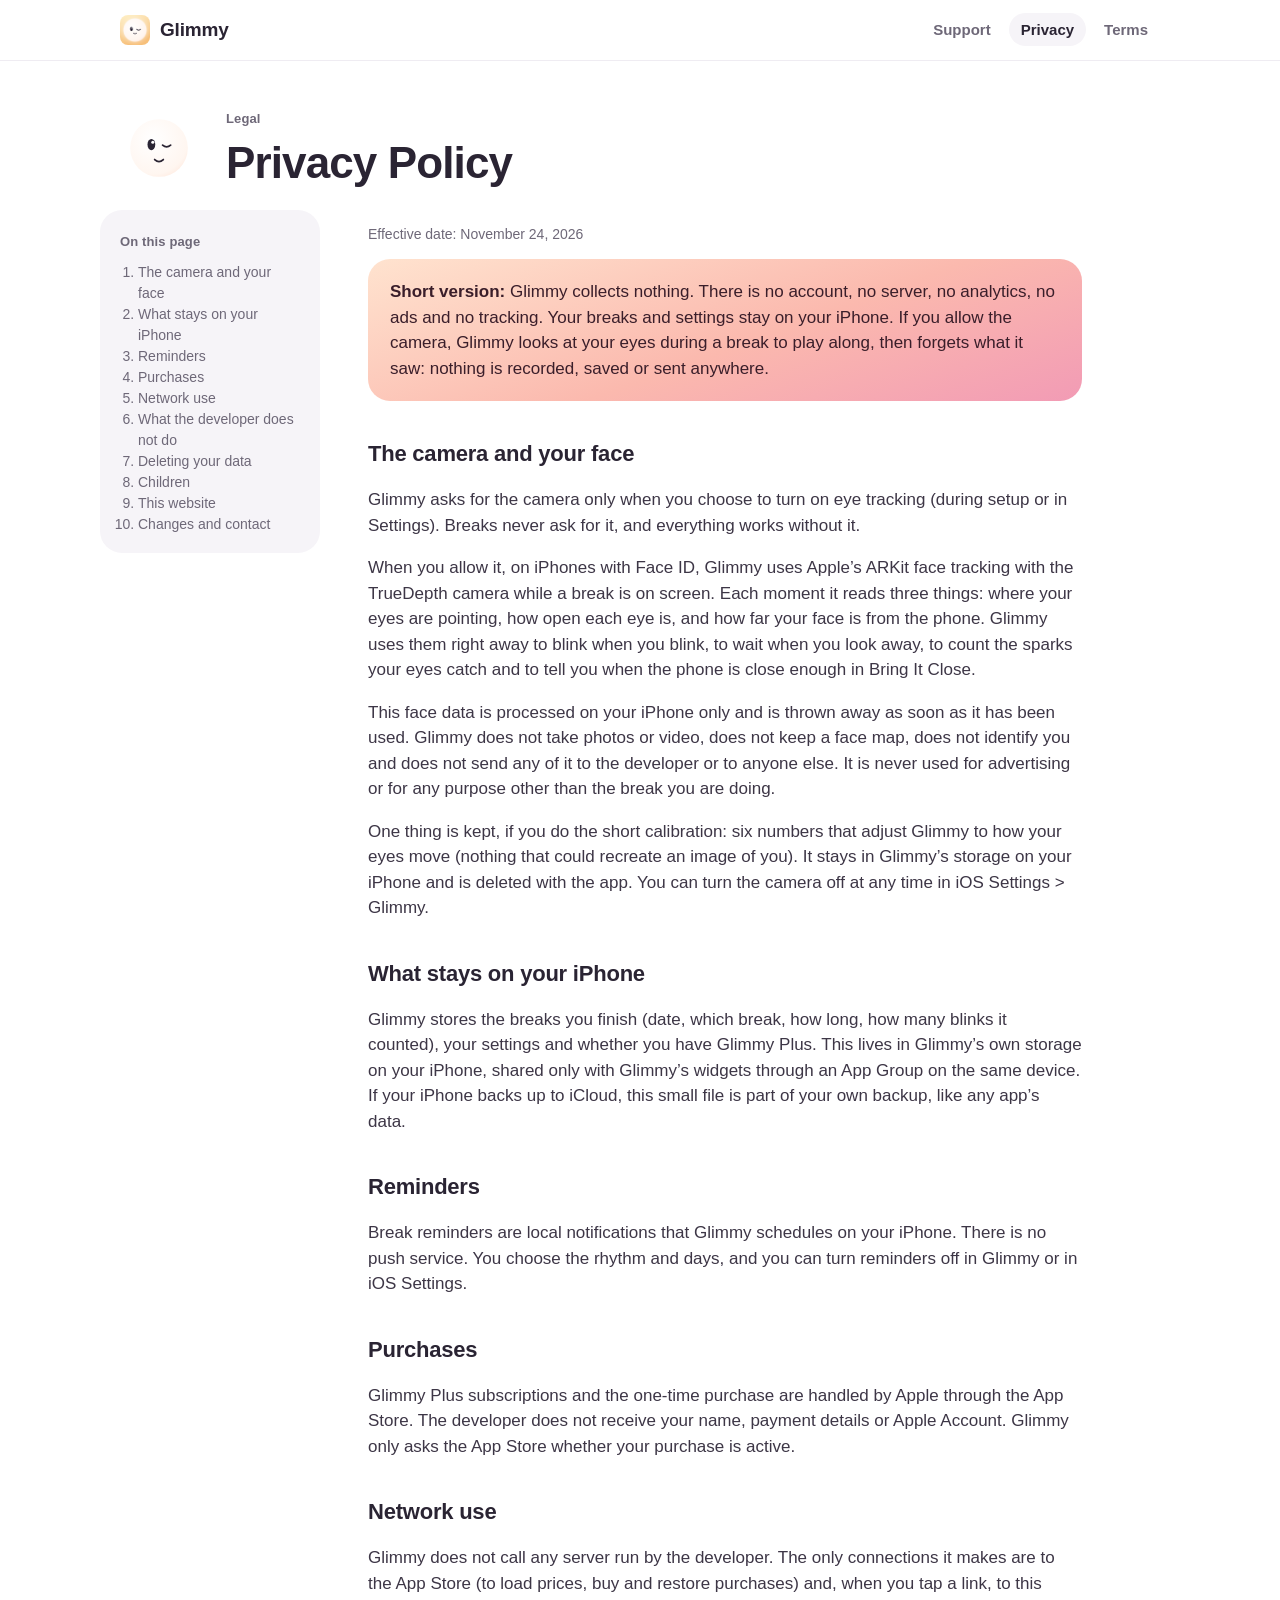
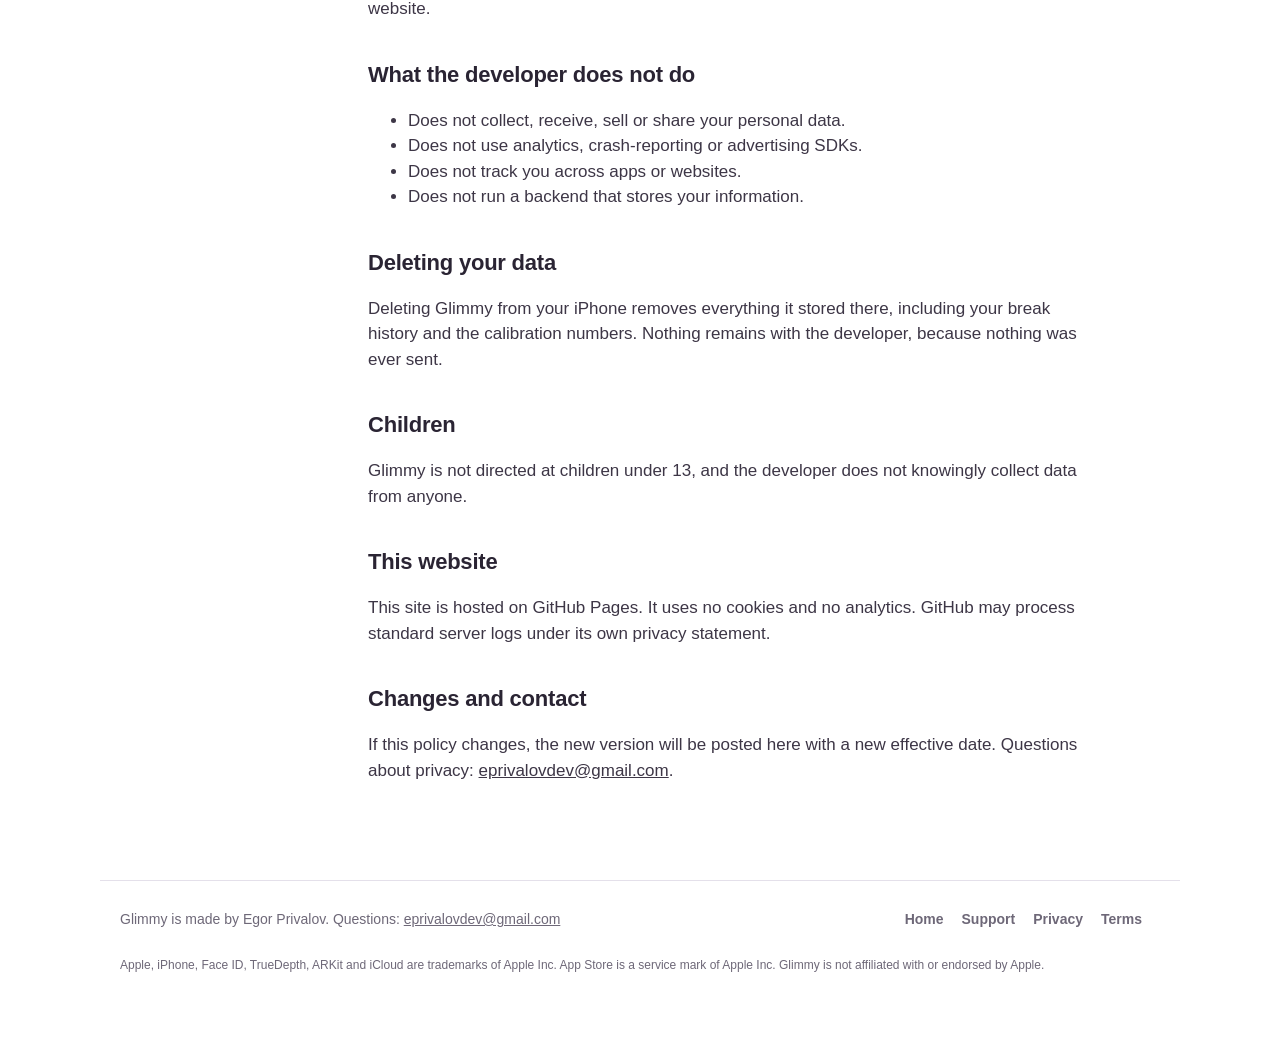
==== privacy.html @ bb78a847 "Glimmy website: home, privacy, terms, support" ====
<!doctype html>
<html lang="en">
<head>
  <meta charset="utf-8">
  <meta name="viewport" content="width=device-width, initial-scale=1, viewport-fit=cover">
  <title>Glimmy Privacy Policy</title>
  <meta name="description" content="Glimmy collects nothing. Eye tracking happens on your iPhone and nothing is saved or sent.">
  <meta name="theme-color" content="#FFFFFF">
  <link rel="icon" type="image/png" href="favicon.png">
  <link rel="apple-touch-icon" href="apple-touch-icon.png">
  <link rel="stylesheet" href="style.css">
</head>
<body>
<a class="skip" href="#main">Skip to content</a>
<header class="nav">
  <div class="wrap">
    <a class="brand" href="./"><img src="icon.png" alt="">Glimmy</a>
    <nav aria-label="Main">
      <ul>
        <li><a class="link" href="support.html">Support</a></li>
        <li><a class="link" href="privacy.html" aria-current="page">Privacy</a></li>
        <li><a class="link" href="terms.html">Terms</a></li>
      </ul>
    </nav>
  </div>
</header>
<main id="main">
  <section class="doc-hero" style="padding-bottom:0">
    <div class="wrap">
      <div class="g" data-glimmy="wink"></div>
      <div>
        <p class="footnote kicker">Legal</p>
        <h1 class="title">Privacy Policy</h1>
      </div>
    </div>
  </section>
  <div class="wrap doc">
    <nav class="toc" aria-label="On this page"><span class="footnote">On this page</span><ol><li><a href="#camera">The camera and your face</a></li><li><a href="#device">What stays on your iPhone</a></li><li><a href="#reminders">Reminders</a></li><li><a href="#purchases">Purchases</a></li><li><a href="#network">Network use</a></li><li><a href="#not">What the developer does not do</a></li><li><a href="#delete">Deleting your data</a></li><li><a href="#children">Children</a></li><li><a href="#site">This website</a></li><li><a href="#changes">Changes and contact</a></li></ol></nav>
    <article class="prose">
      <p class="meta">Effective date: November 24, 2026</p>
      <div class="short" id="short"><p><strong>Short version:</strong> Glimmy collects nothing. There is no account, no server, no analytics, no ads and no tracking. Your breaks and settings stay on your iPhone. If you allow the camera, Glimmy looks at your eyes during a break to play along, then forgets what it saw: nothing is recorded, saved or sent anywhere.</p></div>

      <h2 id="camera">The camera and your face</h2>
      <p>Glimmy asks for the camera only when you choose to turn on eye tracking (during setup or in Settings). Breaks never ask for it, and everything works without it.</p>
      <p>When you allow it, on iPhones with Face ID, Glimmy uses Apple&rsquo;s ARKit face tracking with the TrueDepth camera while a break is on screen. Each moment it reads three things: where your eyes are pointing, how open each eye is, and how far your face is from the phone. Glimmy uses them right away to blink when you blink, to wait when you look away, to count the sparks your eyes catch and to tell you when the phone is close enough in Bring It Close.</p>
      <p>This face data is processed on your iPhone only and is thrown away as soon as it has been used. Glimmy does not take photos or video, does not keep a face map, does not identify you and does not send any of it to the developer or to anyone else. It is never used for advertising or for any purpose other than the break you are doing.</p>
      <p>One thing is kept, if you do the short calibration: six numbers that adjust Glimmy to how your eyes move (nothing that could recreate an image of you). It stays in Glimmy&rsquo;s storage on your iPhone and is deleted with the app. You can turn the camera off at any time in iOS Settings &gt; Glimmy.</p>

      <h2 id="device">What stays on your iPhone</h2>
      <p>Glimmy stores the breaks you finish (date, which break, how long, how many blinks it counted), your settings and whether you have Glimmy Plus. This lives in Glimmy&rsquo;s own storage on your iPhone, shared only with Glimmy&rsquo;s widgets through an App Group on the same device. If your iPhone backs up to iCloud, this small file is part of your own backup, like any app&rsquo;s data.</p>

      <h2 id="reminders">Reminders</h2>
      <p>Break reminders are local notifications that Glimmy schedules on your iPhone. There is no push service. You choose the rhythm and days, and you can turn reminders off in Glimmy or in iOS Settings.</p>

      <h2 id="purchases">Purchases</h2>
      <p>Glimmy Plus subscriptions and the one-time purchase are handled by Apple through the App Store. The developer does not receive your name, payment details or Apple Account. Glimmy only asks the App Store whether your purchase is active.</p>

      <h2 id="network">Network use</h2>
      <p>Glimmy does not call any server run by the developer. The only connections it makes are to the App Store (to load prices, buy and restore purchases) and, when you tap a link, to this website.</p>

      <h2 id="not">What the developer does not do</h2>
      <ul>
        <li>Does not collect, receive, sell or share your personal data.</li>
        <li>Does not use analytics, crash-reporting or advertising SDKs.</li>
        <li>Does not track you across apps or websites.</li>
        <li>Does not run a backend that stores your information.</li>
      </ul>

      <h2 id="delete">Deleting your data</h2>
      <p>Deleting Glimmy from your iPhone removes everything it stored there, including your break history and the calibration numbers. Nothing remains with the developer, because nothing was ever sent.</p>

      <h2 id="children">Children</h2>
      <p>Glimmy is not directed at children under 13, and the developer does not knowingly collect data from anyone.</p>

      <h2 id="site">This website</h2>
      <p>This site is hosted on GitHub Pages. It uses no cookies and no analytics. GitHub may process standard server logs under its own privacy statement.</p>

      <h2 id="changes">Changes and contact</h2>
      <p>If this policy changes, the new version will be posted here with a new effective date. Questions about privacy: <a href="mailto:eprivalovdev@gmail.com">eprivalovdev@gmail.com</a>.</p>
    </article>
  </div>
</main>
<footer>
  <div class="wrap">
    <span>Glimmy is made by Egor Privalov. Questions: <a href="mailto:eprivalovdev@gmail.com">eprivalovdev@gmail.com</a></span>
    <nav aria-label="Footer"><a href="./">Home</a><a href="support.html">Support</a><a href="privacy.html">Privacy</a><a href="terms.html">Terms</a></nav>
    <p class="tm">Apple, iPhone, Face ID, TrueDepth, ARKit and iCloud are trademarks of Apple Inc. App Store is a service mark of Apple Inc. Glimmy is not affiliated with or endorsed by Apple.</p>
  </div>
</footer>
<script src="site.js"></script>
</body>
</html>
---- style.css ----
/* Glimmy site. The app's own design system on the web: pastel program skies, the glowing Glimmy, frosted panels,
   tiles and pills (docs/design-system.md). Light only, like the app. System font = SF Pro on Apple devices. */

:root {
  --ink: #2A2433;
  --sub: #6E6878;
  --tile: #F6F4F8;
  --track: #E4E0EA;
  --bg: #FFFFFF;
  --accent: #F29BB5;

  --dawn: linear-gradient(160deg, #FFE3CF 0%, #FBB9AE 55%, #F29BB5 100%);
  --sunrise: linear-gradient(160deg, #FFF1C9 0%, #FCDDA9 55%, #F9C98A 100%);
  --meadow: linear-gradient(160deg, #CDEFE3 0%, #B0E2D1 55%, #93D6C0 100%);
  --dusk: linear-gradient(160deg, #D9D2F5 0%, #C1B6EC 55%, #A99BE4 100%);
  --noon: linear-gradient(160deg, #D3E9FB 0%, #B7D8F6 55%, #9CC8F2 100%);
  --lagoon: linear-gradient(160deg, #D6F3F1 0%, #B2E3E0 55%, #8FD3CF 100%);
  --blossom: linear-gradient(160deg, #F9DDE8 0%, #F0C2D5 55%, #E7A8C2 100%);
  --spring: linear-gradient(160deg, #E9F3D2 0%, #D3E7B3 55%, #BEDB95 100%);

  --r-card: 34px;
  --r-panel: 28px;
  --r-tile: 22px;
  --side: 20px;
  --max: 1080px;
  --ease-open: cubic-bezier(0.22, 0.9, 0.24, 1);
  color-scheme: light;
}

* { box-sizing: border-box; }
html { -webkit-text-size-adjust: 100%; scroll-behavior: smooth; }
body {
  margin: 0;
  background: var(--bg);
  color: var(--ink);
  font-family: -apple-system, BlinkMacSystemFont, "SF Pro Text", "Inter", "Segoe UI", Roboto, sans-serif;
  font-size: 17px;
  line-height: 1.5;
  -webkit-font-smoothing: antialiased;
  overflow-x: hidden;
}
img { max-width: 100%; display: block; }
a { color: inherit; }
.skip { position: absolute; left: -9999px; }
.skip:focus { left: 12px; top: 12px; background: #fff; padding: 8px 12px; border-radius: 12px; z-index: 10; }

/* Type scale (the app's TypeStyle) */
.display { font-size: clamp(40px, 7vw, 68px); line-height: 1.02; font-weight: 800; letter-spacing: -0.03em; margin: 0; }
.title { font-size: clamp(30px, 4.4vw, 44px); line-height: 1.08; font-weight: 800; letter-spacing: -0.02em; margin: 0; }
.headline { font-size: 26px; line-height: 1.15; font-weight: 700; letter-spacing: -0.01em; margin: 0; }
.heading { font-size: 17px; font-weight: 700; margin: 0; }
.subhead { font-size: 15px; font-weight: 500; color: var(--sub); }
.footnote { font-size: 13px; font-weight: 600; color: var(--sub); letter-spacing: 0.01em; }
.lede { font-size: clamp(18px, 2vw, 21px); line-height: 1.5; color: var(--sub); margin: 18px 0 0; max-width: 34em; }

.wrap { max-width: var(--max); margin: 0 auto; padding: 0 var(--side); }

/* Nav */
.nav { position: sticky; top: 0; z-index: 5; backdrop-filter: saturate(1.4) blur(18px); -webkit-backdrop-filter: saturate(1.4) blur(18px);
  background: rgba(255, 255, 255, 0.72); border-bottom: 1px solid rgba(228, 224, 234, 0.6); }
.nav .wrap { display: flex; align-items: center; justify-content: space-between; height: 60px; }
.brand { display: flex; align-items: center; gap: 10px; text-decoration: none; font-weight: 800; font-size: 19px; letter-spacing: -0.01em; }
.brand img { width: 30px; height: 30px; border-radius: 8px; }
.nav ul { display: flex; gap: 6px; list-style: none; margin: 0; padding: 0; }
.nav a.link { text-decoration: none; font-size: 15px; font-weight: 600; color: var(--sub); padding: 8px 12px; border-radius: 999px; transition: background .2s, color .2s; }
.nav a.link:hover, .nav a.link[aria-current="page"] { background: var(--tile); color: var(--ink); }
@media (max-width: 560px) { .nav .hide-sm { display: none; } }

/* Pills */
.pill { display: inline-flex; align-items: center; gap: 10px; height: 56px; padding: 0 26px; border-radius: 999px; font-weight: 700;
  font-size: 17px; text-decoration: none; background: var(--dawn); color: #3A1E2A; box-shadow: 0 12px 30px -12px rgba(160, 60, 90, .45);
  transition: transform .2s var(--ease-open); }
.pill:hover { transform: translateY(-1px) scale(1.01); }
.pill:active { transform: scale(0.96); }
.pill.soon { cursor: default; }
.pill svg { width: 20px; height: 20px; }
.chip { display: inline-flex; align-items: center; gap: 6px; padding: 7px 13px; border-radius: 999px; font-size: 13px; font-weight: 600;
  background: rgba(255, 255, 255, 0.85); color: var(--ink); }

/* ───────── Hero ───────── */
.hero { position: relative; padding: 56px 0 40px; }
.hero::before { content: ""; position: absolute; inset: -20% -10% auto; height: 120%; z-index: -1;
  background: radial-gradient(40% 50% at 78% 30%, rgba(251, 185, 174, .35), transparent 70%),
              radial-gradient(35% 40% at 12% 70%, rgba(193, 182, 236, .28), transparent 70%); }
.hero .wrap { display: grid; grid-template-columns: 1.05fr 1fr; gap: 48px; align-items: center; }
.hero .facts { display: flex; flex-wrap: wrap; gap: 8px; margin: 28px 0 0; padding: 0; list-style: none; }
.hero .facts li { background: var(--tile); }
.hero .cta { margin-top: 32px; display: flex; flex-wrap: wrap; align-items: center; gap: 14px; }
.hero .cta .footnote { max-width: 16em; }
@media (max-width: 860px) { .hero .wrap { grid-template-columns: 1fr; gap: 36px; } .hero { padding-top: 32px; } }

/* The stack of sky cards behind the hero card (like Today) */
.stack { position: relative; aspect-ratio: 0.82; max-width: 440px; width: 100%; justify-self: center; }
.stack .back { position: absolute; left: 0; right: 0; bottom: 0; top: 26px; border-radius: var(--r-card); }
.stack .back.b1 { background: var(--sunrise); transform: translateY(-26px) scale(0.84); transform-origin: top center; }
.stack .back.b2 { background: var(--dusk); transform: translateY(-14px) scale(0.92); transform-origin: top center; }
.sky-card { position: absolute; left: 0; right: 0; bottom: 0; top: 26px; border-radius: var(--r-card); background: var(--dawn); overflow: hidden;
  box-shadow: 0 40px 80px -40px rgba(160, 60, 90, .45); }
.sky-card .badge { position: absolute; left: 24px; top: 24px; color: #5A2A3A; background: rgba(255, 255, 255, .55); }
.sky-card .bubble { position: absolute; right: 24px; top: 70px; max-width: 58%; background: rgba(255, 255, 255, .88); color: #3A1E2A;
  border-radius: 16px; padding: 10px 14px; font-size: 15px; font-weight: 600; line-height: 1.3;
  opacity: 0; transform: translate(-10px, 8px) scale(.85); transform-origin: left bottom;
  transition: opacity .45s var(--ease-open), transform .45s cubic-bezier(.34, 1.4, .5, 1); }
.sky-card .bubble.on { opacity: 1; transform: none; }
.sky-card .card-text { position: absolute; left: 26px; right: 110px; bottom: 26px; color: #3A1E2A; }
.sky-card .card-text .headline { font-size: clamp(26px, 3.2vw, 32px); font-weight: 800; color: #3A1E2A; margin: 0; }
.sky-card .card-text p:not(.headline) { margin: 4px 0 0; font-size: 15px; font-weight: 500; color: #5A2A3A; }
.sky-card .play { position: absolute; right: 26px; bottom: 26px; width: 64px; height: 64px; border-radius: 50%; background: #fff;
  display: grid; place-items: center; box-shadow: 0 10px 24px -6px rgba(160, 60, 90, .4); }
.sky-card .play svg { width: 22px; height: 22px; margin-left: 3px; }
.hero-glimmy { position: absolute; left: 42%; top: 47%; width: 80%; transform: translate(-50%, -50%); pointer-events: none; }

/* ───────── Glimmy (SVG) ───────── */
.glimmy { display: block; width: 100%; height: auto; overflow: visible; }
.glimmy .face { transition: transform .25s ease-out; }
.glimmy .eye { transform-box: fill-box; transform-origin: center; }
.glimmy.blink .eye { animation: blink .18s ease-in-out; }
@keyframes blink { 50% { transform: scaleY(0.1); } }
.glimmy .glow { animation: breathe 4.6s ease-in-out infinite; transform-box: fill-box; transform-origin: center; }
@keyframes breathe { 50% { transform: scale(1.06); opacity: .85; } }

/* ───────── Sections ───────── */
section { padding: 72px 0; }
.kicker { margin: 0 0 10px; }
.section-head { max-width: 40em; margin-bottom: 36px; }
.section-head p { color: var(--sub); margin: 14px 0 0; font-size: 18px; }

/* Three scenes of a break */
.scenes { display: grid; grid-template-columns: repeat(3, 1fr); gap: 18px; }
@media (max-width: 860px) { .scenes { grid-template-columns: 1fr; } }
.scene { border-radius: var(--r-card); overflow: hidden; display: flex; flex-direction: column; min-height: 400px; }
.scene .stage { position: relative; flex: 1; min-height: 240px; }
.scene .panel { margin: 0 14px 14px; padding: 18px 20px; border-radius: var(--r-panel); background: rgba(255, 255, 255, .62);
  -webkit-backdrop-filter: blur(12px); backdrop-filter: blur(12px); }
.scene .panel p { margin: 6px 0 0; font-size: 15px; line-height: 1.45; }
.scene.noon { background: var(--noon); color: #13304D; }
.scene.noon .panel p { color: #274F75; }
.scene.spring { background: var(--spring); color: #26340F; }
.scene.spring .panel p { color: #435A1E; }
.scene.dusk { background: var(--dusk); color: #251C4A; }
.scene.dusk .panel p { color: #41357A; }
.scene .mini { position: absolute; width: 150px; left: 50%; top: 50%; transform: translate(-50%, -50%); }
.scene .path { position: absolute; inset: 0; width: 100%; height: 100%; }
/* Glimmy glides a figure eight around the stage centre (the follow path), as in a break. */
.scene.noon .mini { left: 50%; top: 50%; transform: none; margin: 0;
  offset-path: path("M 0 0 C 0 -60, 90 -60, 90 0 C 90 60, 0 60, 0 0 C 0 -60, -90 -60, -90 0 C -90 60, 0 60, 0 0");
  offset-rotate: 0deg; offset-anchor: 75px 75px; animation: glide 8s ease-in-out infinite; }
.scene.noon .trail { position: absolute; left: 50%; top: 50%; width: 220px; height: 150px; transform: translate(-50%, -50%); opacity: .7; }
@keyframes glide { from { offset-distance: 0%; } to { offset-distance: 100%; } }
.scene.spring .mini .eye { animation: slowblink 3.2s ease-in-out infinite; }
@keyframes slowblink { 0%, 35% { transform: scaleY(1); } 45%, 75% { transform: scaleY(0.1); } 85%, 100% { transform: scaleY(1); } }
.scene.dusk .stage { background: radial-gradient(60% 60% at 50% 50%, rgba(20, 26, 54, .0), rgba(20, 26, 54, .35)); }
.scene.dusk .night { position: absolute; inset: 0; background: rgba(20, 26, 54, .55); animation: night 8s ease-in-out infinite; }
@keyframes night { 0%, 100% { opacity: .15; } 40%, 70% { opacity: .75; } }
.scene.dusk .mini { animation: breath 8s ease-in-out infinite; }
@keyframes breath { 0%, 100% { transform: translate(-50%, -50%) scale(.88); } 40% { transform: translate(-50%, -50%) scale(1.06); } }
.scene.dusk .mini .eye { animation: rest 8s ease-in-out infinite; }
@keyframes rest { 0%, 12%, 88%, 100% { transform: scaleY(1); } 20%, 80% { transform: scaleY(0.1); } }
.scene .step { position: absolute; left: 18px; top: 18px; }

/* Plays along (camera) */
.plays { display: grid; grid-template-columns: 1fr 1fr; gap: 18px; align-items: stretch; }
@media (max-width: 860px) { .plays { grid-template-columns: 1fr; } }
.tile { background: var(--tile); border-radius: var(--r-tile); padding: 26px; }
.tile p { margin: 8px 0 0; color: var(--sub); }
.points { list-style: none; padding: 0; margin: 0; display: grid; gap: 14px; }
.points li { display: grid; grid-template-columns: 44px 1fr; gap: 14px; align-items: start; }
.points .ico { width: 44px; height: 44px; border-radius: 50%; background: #fff; display: grid; place-items: center; }
.points .ico svg { width: 20px; height: 20px; }
.points strong { display: block; font-size: 17px; }
.points span { color: var(--sub); font-size: 15px; }
.privacy-card { background: var(--dusk); color: #251C4A; border-radius: var(--r-card); padding: 30px; display: flex; flex-direction: column; justify-content: space-between; gap: 22px; }
.privacy-card p { margin: 10px 0 0; color: #41357A; }
.privacy-card .lock { width: 52px; height: 52px; border-radius: 16px; background: rgba(255, 255, 255, .7); display: grid; place-items: center; }

/* Day: reminders + progress + widget */
.day { display: grid; grid-template-columns: 1.1fr 1fr 0.9fr; gap: 18px; }
@media (max-width: 960px) { .day { grid-template-columns: 1fr 1fr; } .day .widget-tile { grid-column: span 2; } }
@media (max-width: 620px) { .day { grid-template-columns: 1fr; } .day .widget-tile { grid-column: auto; } }
.bars { display: flex; gap: 5px; margin: 18px 0 10px; }
.bars i { flex: 1; height: 8px; border-radius: 4px; background: var(--track); overflow: hidden; position: relative; }
.bars i::after { content: ""; position: absolute; inset: 0; background: var(--accent); transform: scaleX(0); transform-origin: left; transition: transform .8s cubic-bezier(.34, 1.3, .5, 1); }
.in .bars i.on::after { transform: scaleX(1); }
.in .bars i.on:nth-child(2)::after { transition-delay: .15s; }
.rhythm { display: flex; gap: 6px; flex-wrap: wrap; margin-top: 18px; }
.rhythm span { padding: 7px 12px; border-radius: 999px; background: #fff; font-size: 13px; font-weight: 600; color: var(--sub); }
.rhythm span.sel { background: var(--dawn); color: #3A1E2A; }
.cal { display: grid; grid-template-columns: repeat(7, 1fr); gap: 6px; margin-top: 18px; }
.cal b { aspect-ratio: 1; border-radius: 50%; display: grid; place-items: center; font-size: 12px; font-weight: 500; color: var(--sub);
  --p: 0; background: conic-gradient(var(--accent) calc(var(--p) * 1%), var(--track) 0) ; position: relative; }
.cal b::before { content: ""; position: absolute; inset: 3px; border-radius: 50%; background: var(--tile); }
.cal b span { position: relative; }
.cal b.full { background: var(--dawn); color: #3A1E2A; }
.cal b.full::before { display: none; }
.cal b.none { background: transparent; }
.cal b.none::before { display: none; }
.cal b.today span { font-weight: 800; color: var(--ink); }
.widget-tile { display: flex; flex-direction: column; gap: 14px; }
.mini-widget { aspect-ratio: 1; max-width: 220px; border-radius: 26px; background: var(--dawn); padding: 18px; position: relative; color: #3A1E2A;
  display: flex; flex-direction: column; justify-content: flex-end; box-shadow: 0 24px 50px -28px rgba(160, 60, 90, .5); }
.mini-widget .g { position: absolute; left: -14px; top: -14px; width: 124px; }
.mini-widget .pd { position: absolute; right: 16px; top: 16px; width: 32px; height: 32px; border-radius: 50%; background: #fff; display: grid; place-items: center; }
.mini-widget .pd svg { width: 12px; height: 12px; margin-left: 2px; }
.mini-widget .wbars { display: flex; gap: 4px; margin: 8px 0 6px; }
.mini-widget .wbars i { flex: 1; height: 6px; border-radius: 3px; background: rgba(255, 255, 255, .55); }
.mini-widget .wbars i.on { background: #3A1E2A; }
.mini-widget small { font-size: 12px; font-weight: 600; color: #5A2A3A; }

/* Programs strip */
.programs { display: flex; gap: 14px; overflow-x: auto; padding: 6px var(--side) 18px; margin: 0 calc(var(--side) * -1); scroll-snap-type: x mandatory; scrollbar-width: none; }
.programs::-webkit-scrollbar { display: none; }
.prog { flex: 0 0 200px; height: 230px; border-radius: 26px; padding: 18px; display: flex; flex-direction: column; justify-content: flex-end;
  scroll-snap-align: start; position: relative; }
.prog .heading { font-size: 18px; }
.prog small { font-size: 13px; font-weight: 500; opacity: .85; }
.prog .chip { position: absolute; top: 14px; left: 14px; }
.prog .g { position: absolute; width: 124px; right: -14px; top: -18px; }

/* Free & Plus */
.plans { display: grid; grid-template-columns: 1fr 1fr; gap: 18px; }
@media (max-width: 760px) { .plans { grid-template-columns: 1fr; } }
.plan { border-radius: var(--r-card); padding: 30px; }
.plan.free { background: var(--tile); }
.plan.plus { background: var(--dusk); color: #251C4A; }
.plan ul { margin: 18px 0 0; padding: 0; list-style: none; display: grid; gap: 10px; }
.plan li { display: grid; grid-template-columns: 22px 1fr; gap: 10px; font-size: 16px; }
.plan li svg { width: 18px; height: 18px; margin-top: 3px; }
.plan .note { margin: 18px 0 0; font-size: 14px; color: var(--sub); }
.plan.plus .note { color: #41357A; }

/* Comfort note */
.gentle { display: grid; grid-template-columns: auto 1fr; gap: 22px; align-items: center; background: var(--tile); border-radius: var(--r-card); padding: 28px; }
.gentle .g { width: 150px; margin: -40px -30px; }
.gentle p { margin: 6px 0 0; color: var(--sub); }
@media (max-width: 560px) { .gentle { grid-template-columns: 1fr; } }

/* Footer */
footer { padding: 40px 0 56px; color: var(--sub); font-size: 14px; }
footer .wrap { display: flex; flex-wrap: wrap; gap: 14px 28px; justify-content: space-between; border-top: 1px solid var(--track); padding-top: 28px; }
footer nav a { margin-right: 18px; font-weight: 600; text-decoration: none; }
footer nav a:hover { color: var(--ink); }
footer .tm { flex-basis: 100%; font-size: 12px; }

/* ───────── Legal pages ───────── */
.doc-hero { padding: 48px 0 8px; }
.doc-hero .wrap { display: flex; align-items: center; gap: 22px; }
.doc-hero .g { width: 150px; flex: none; margin: -40px -30px -40px -36px; }
.doc { display: grid; grid-template-columns: 220px 1fr; gap: 48px; padding: 24px 0 40px; }
@media (max-width: 860px) { .doc { grid-template-columns: 1fr; gap: 12px; } .toc { position: static !important; } }
.toc { position: sticky; top: 84px; align-self: start; background: var(--tile); border-radius: var(--r-tile); padding: 18px 20px; }
.toc ol { margin: 8px 0 0; padding-left: 18px; font-size: 14px; color: var(--sub); }
.toc a { text-decoration: none; }
.toc a:hover { color: var(--ink); }
.prose { max-width: 42em; }
.prose h2 { font-size: 22px; letter-spacing: -0.01em; margin: 36px 0 8px; scroll-margin-top: 80px; }
.prose p, .prose li { color: #3D3646; }
.prose .short { background: var(--dawn); color: #3A1E2A; border-radius: var(--r-tile); padding: 20px 22px; margin: 0 0 8px; }
.prose .short p { color: #3A1E2A; margin: 0; }
.prose .meta { color: var(--sub); font-size: 14px; }

/* FAQ */
.faq { display: grid; gap: 10px; max-width: 46em; }
.faq details { background: var(--tile); border-radius: var(--r-tile); padding: 0 22px; transition: background .2s; }
.faq details[open] { background: #F1EEF5; }
.faq summary { cursor: pointer; list-style: none; padding: 18px 0; font-weight: 700; display: flex; justify-content: space-between; gap: 14px; }
.faq summary::-webkit-details-marker { display: none; }
.faq summary::after { content: ""; width: 10px; height: 10px; border-right: 2px solid var(--sub); border-bottom: 2px solid var(--sub);
  transform: rotate(45deg); transition: transform .3s var(--ease-open); margin-top: 4px; flex: none; }
.faq details[open] summary::after { transform: rotate(-135deg); margin-top: 9px; }
.faq details p { margin: 0 0 18px; color: #3D3646; }
.contact { margin-top: 32px; display: flex; flex-wrap: wrap; align-items: center; gap: 16px; }

/* Reveal on scroll */
.reveal { opacity: 0; transform: translateY(18px); transition: opacity .7s var(--ease-open), transform .7s var(--ease-open); }
.reveal.in { opacity: 1; transform: none; }

@media (prefers-reduced-motion: reduce) {
  *, *::before, *::after { animation: none !important; transition: none !important; }
  .reveal { opacity: 1; transform: none; }
  .scene.noon .mini { offset-distance: 30%; }
}
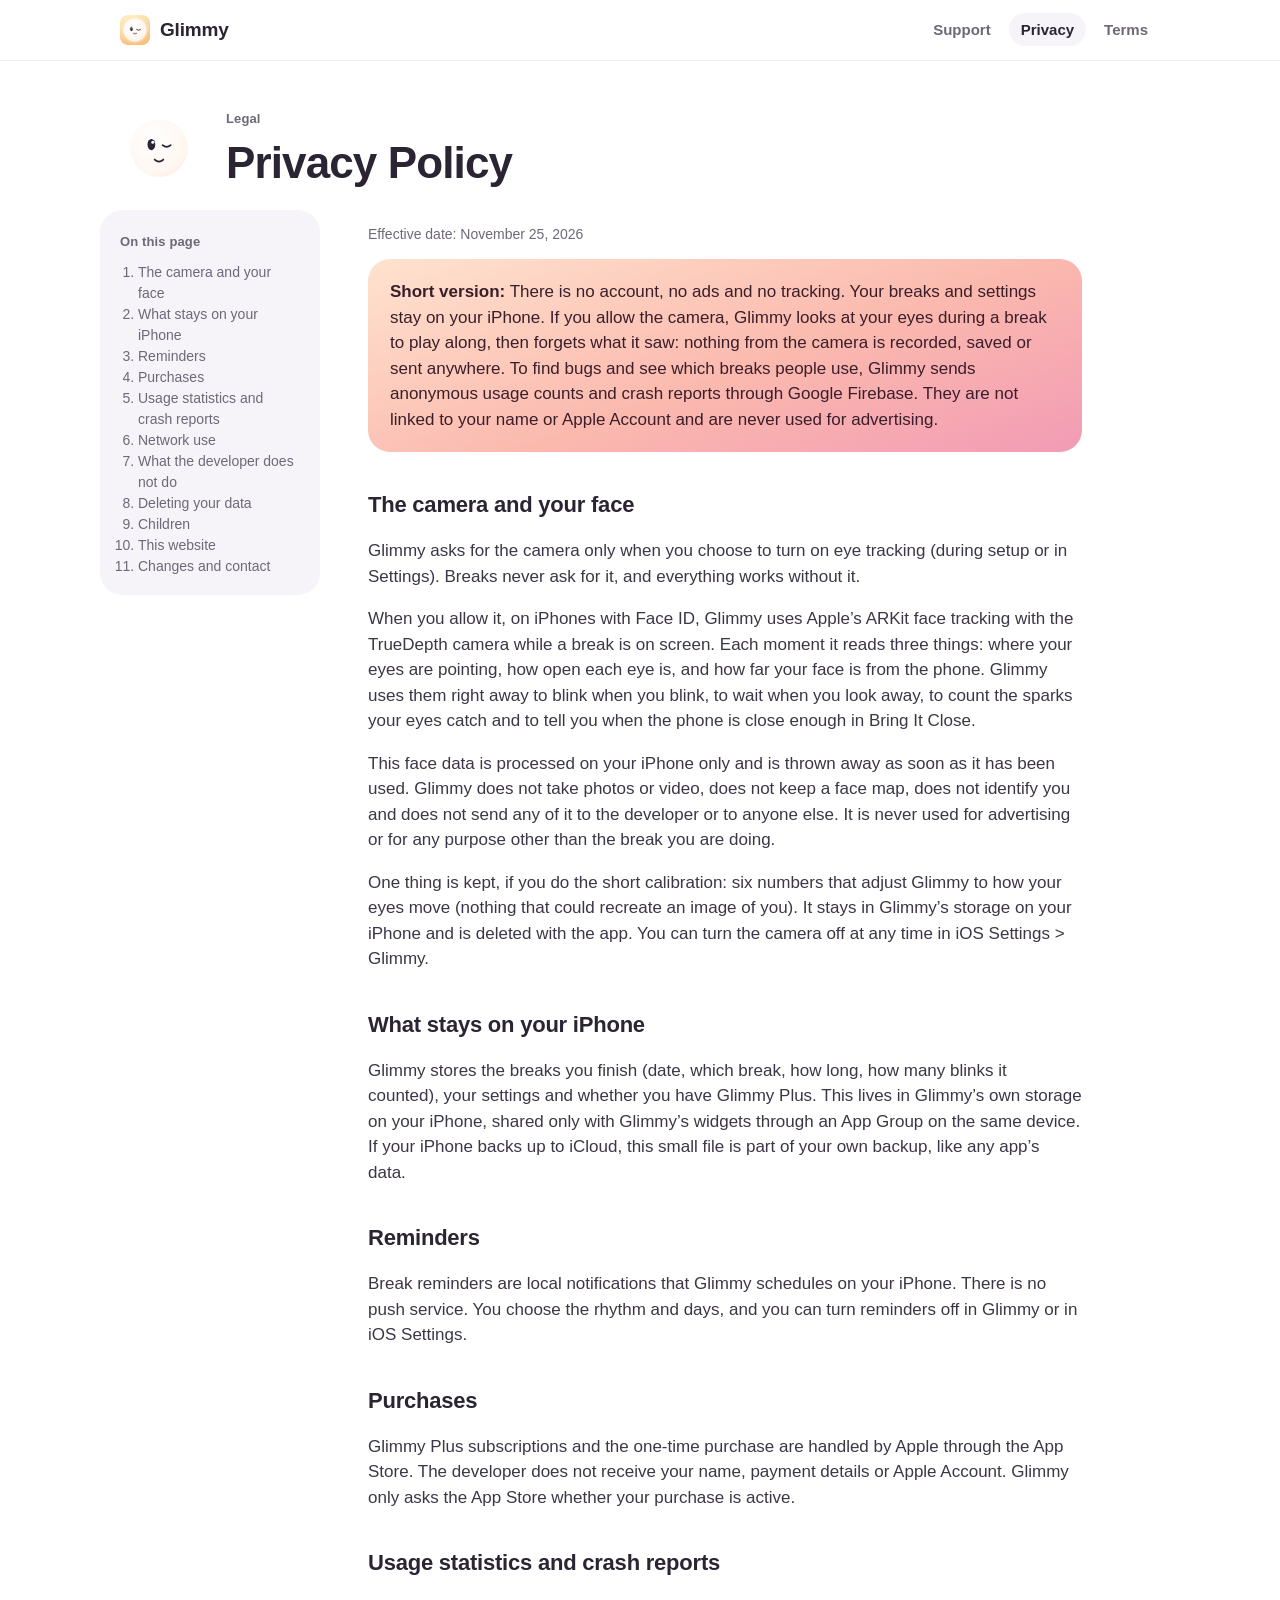
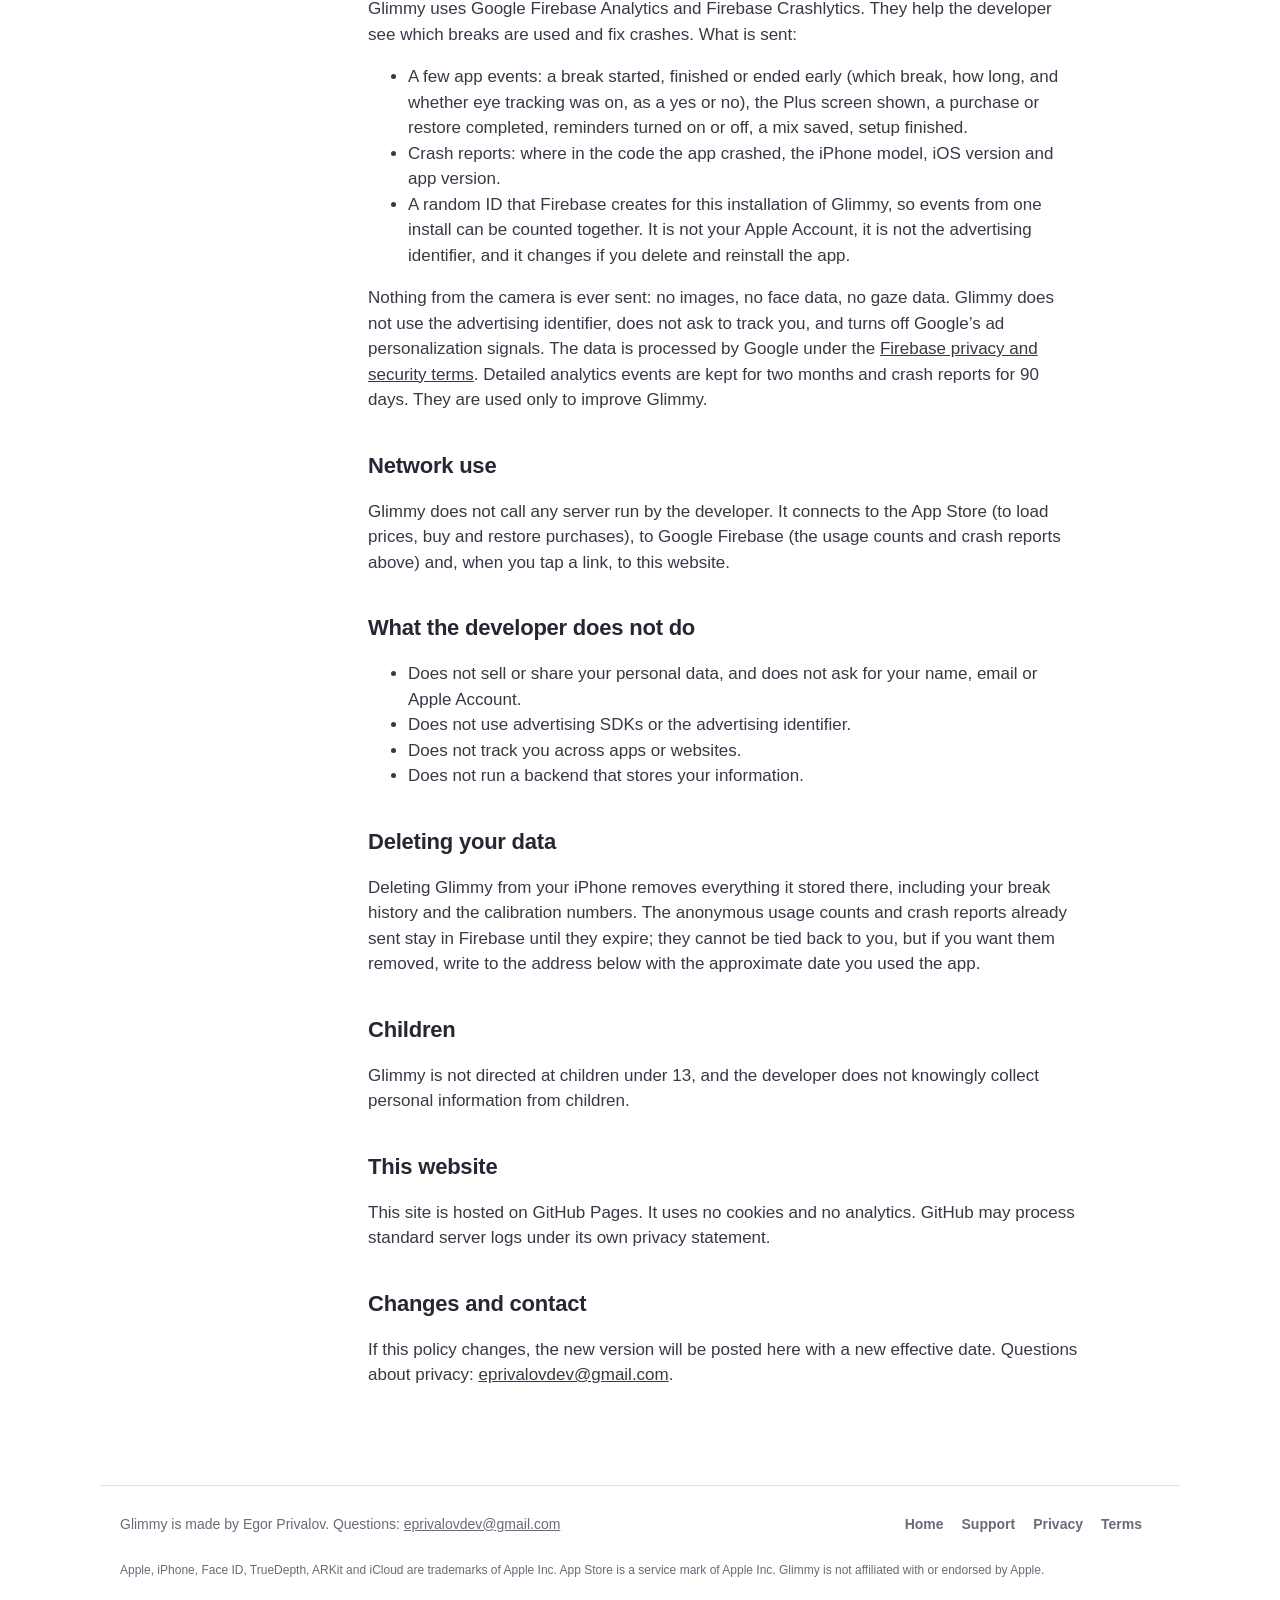
==== commit 74951ef2: "Privacy: Firebase usage counts and crash reports explained; nothing from the camera is sent" ====
--- a/privacy.html
+++ b/privacy.html
@@ -4,7 +4,7 @@
   <meta charset="utf-8">
   <meta name="viewport" content="width=device-width, initial-scale=1, viewport-fit=cover">
   <title>Glimmy Privacy Policy</title>
-  <meta name="description" content="Glimmy collects nothing. Eye tracking happens on your iPhone and nothing is saved or sent.">
+  <meta name="description" content="Eye tracking happens on your iPhone and nothing from the camera is saved or sent. Anonymous usage counts and crash reports only.">
   <meta name="theme-color" content="#FFFFFF">
   <link rel="icon" type="image/png" href="favicon.png">
   <link rel="apple-touch-icon" href="apple-touch-icon.png">
@@ -35,10 +35,10 @@
     </div>
   </section>
   <div class="wrap doc">
-    <nav class="toc" aria-label="On this page"><span class="footnote">On this page</span><ol><li><a href="#camera">The camera and your face</a></li><li><a href="#device">What stays on your iPhone</a></li><li><a href="#reminders">Reminders</a></li><li><a href="#purchases">Purchases</a></li><li><a href="#network">Network use</a></li><li><a href="#not">What the developer does not do</a></li><li><a href="#delete">Deleting your data</a></li><li><a href="#children">Children</a></li><li><a href="#site">This website</a></li><li><a href="#changes">Changes and contact</a></li></ol></nav>
+    <nav class="toc" aria-label="On this page"><span class="footnote">On this page</span><ol><li><a href="#camera">The camera and your face</a></li><li><a href="#device">What stays on your iPhone</a></li><li><a href="#reminders">Reminders</a></li><li><a href="#purchases">Purchases</a></li><li><a href="#stats">Usage statistics and crash reports</a></li><li><a href="#network">Network use</a></li><li><a href="#not">What the developer does not do</a></li><li><a href="#delete">Deleting your data</a></li><li><a href="#children">Children</a></li><li><a href="#site">This website</a></li><li><a href="#changes">Changes and contact</a></li></ol></nav>
     <article class="prose">
-      <p class="meta">Effective date: November 24, 2026</p>
-      <div class="short" id="short"><p><strong>Short version:</strong> Glimmy collects nothing. There is no account, no server, no analytics, no ads and no tracking. Your breaks and settings stay on your iPhone. If you allow the camera, Glimmy looks at your eyes during a break to play along, then forgets what it saw: nothing is recorded, saved or sent anywhere.</p></div>
+      <p class="meta">Effective date: November 25, 2026</p>
+      <div class="short" id="short"><p><strong>Short version:</strong> There is no account, no ads and no tracking. Your breaks and settings stay on your iPhone. If you allow the camera, Glimmy looks at your eyes during a break to play along, then forgets what it saw: nothing from the camera is recorded, saved or sent anywhere. To find bugs and see which breaks people use, Glimmy sends anonymous usage counts and crash reports through Google Firebase. They are not linked to your name or Apple Account and are never used for advertising.</p></div>
 
       <h2 id="camera">The camera and your face</h2>
       <p>Glimmy asks for the camera only when you choose to turn on eye tracking (during setup or in Settings). Breaks never ask for it, and everything works without it.</p>
@@ -55,22 +55,31 @@
       <h2 id="purchases">Purchases</h2>
       <p>Glimmy Plus subscriptions and the one-time purchase are handled by Apple through the App Store. The developer does not receive your name, payment details or Apple Account. Glimmy only asks the App Store whether your purchase is active.</p>
 
+      <h2 id="stats">Usage statistics and crash reports</h2>
+      <p>Glimmy uses Google Firebase Analytics and Firebase Crashlytics. They help the developer see which breaks are used and fix crashes. What is sent:</p>
+      <ul>
+        <li>A few app events: a break started, finished or ended early (which break, how long, and whether eye tracking was on, as a yes or no), the Plus screen shown, a purchase or restore completed, reminders turned on or off, a mix saved, setup finished.</li>
+        <li>Crash reports: where in the code the app crashed, the iPhone model, iOS version and app version.</li>
+        <li>A random ID that Firebase creates for this installation of Glimmy, so events from one install can be counted together. It is not your Apple Account, it is not the advertising identifier, and it changes if you delete and reinstall the app.</li>
+      </ul>
+      <p>Nothing from the camera is ever sent: no images, no face data, no gaze data. Glimmy does not use the advertising identifier, does not ask to track you, and turns off Google&rsquo;s ad personalization signals. The data is processed by Google under the <a href="https://firebase.google.com/support/privacy">Firebase privacy and security terms</a>. Detailed analytics events are kept for two months and crash reports for 90 days. They are used only to improve Glimmy.</p>
+
       <h2 id="network">Network use</h2>
-      <p>Glimmy does not call any server run by the developer. The only connections it makes are to the App Store (to load prices, buy and restore purchases) and, when you tap a link, to this website.</p>
+      <p>Glimmy does not call any server run by the developer. It connects to the App Store (to load prices, buy and restore purchases), to Google Firebase (the usage counts and crash reports above) and, when you tap a link, to this website.</p>
 
       <h2 id="not">What the developer does not do</h2>
       <ul>
-        <li>Does not collect, receive, sell or share your personal data.</li>
-        <li>Does not use analytics, crash-reporting or advertising SDKs.</li>
+        <li>Does not sell or share your personal data, and does not ask for your name, email or Apple Account.</li>
+        <li>Does not use advertising SDKs or the advertising identifier.</li>
         <li>Does not track you across apps or websites.</li>
         <li>Does not run a backend that stores your information.</li>
       </ul>
 
       <h2 id="delete">Deleting your data</h2>
-      <p>Deleting Glimmy from your iPhone removes everything it stored there, including your break history and the calibration numbers. Nothing remains with the developer, because nothing was ever sent.</p>
+      <p>Deleting Glimmy from your iPhone removes everything it stored there, including your break history and the calibration numbers. The anonymous usage counts and crash reports already sent stay in Firebase until they expire; they cannot be tied back to you, but if you want them removed, write to the address below with the approximate date you used the app.</p>
 
       <h2 id="children">Children</h2>
-      <p>Glimmy is not directed at children under 13, and the developer does not knowingly collect data from anyone.</p>
+      <p>Glimmy is not directed at children under 13, and the developer does not knowingly collect personal information from children.</p>
 
       <h2 id="site">This website</h2>
       <p>This site is hosted on GitHub Pages. It uses no cookies and no analytics. GitHub may process standard server logs under its own privacy statement.</p>
